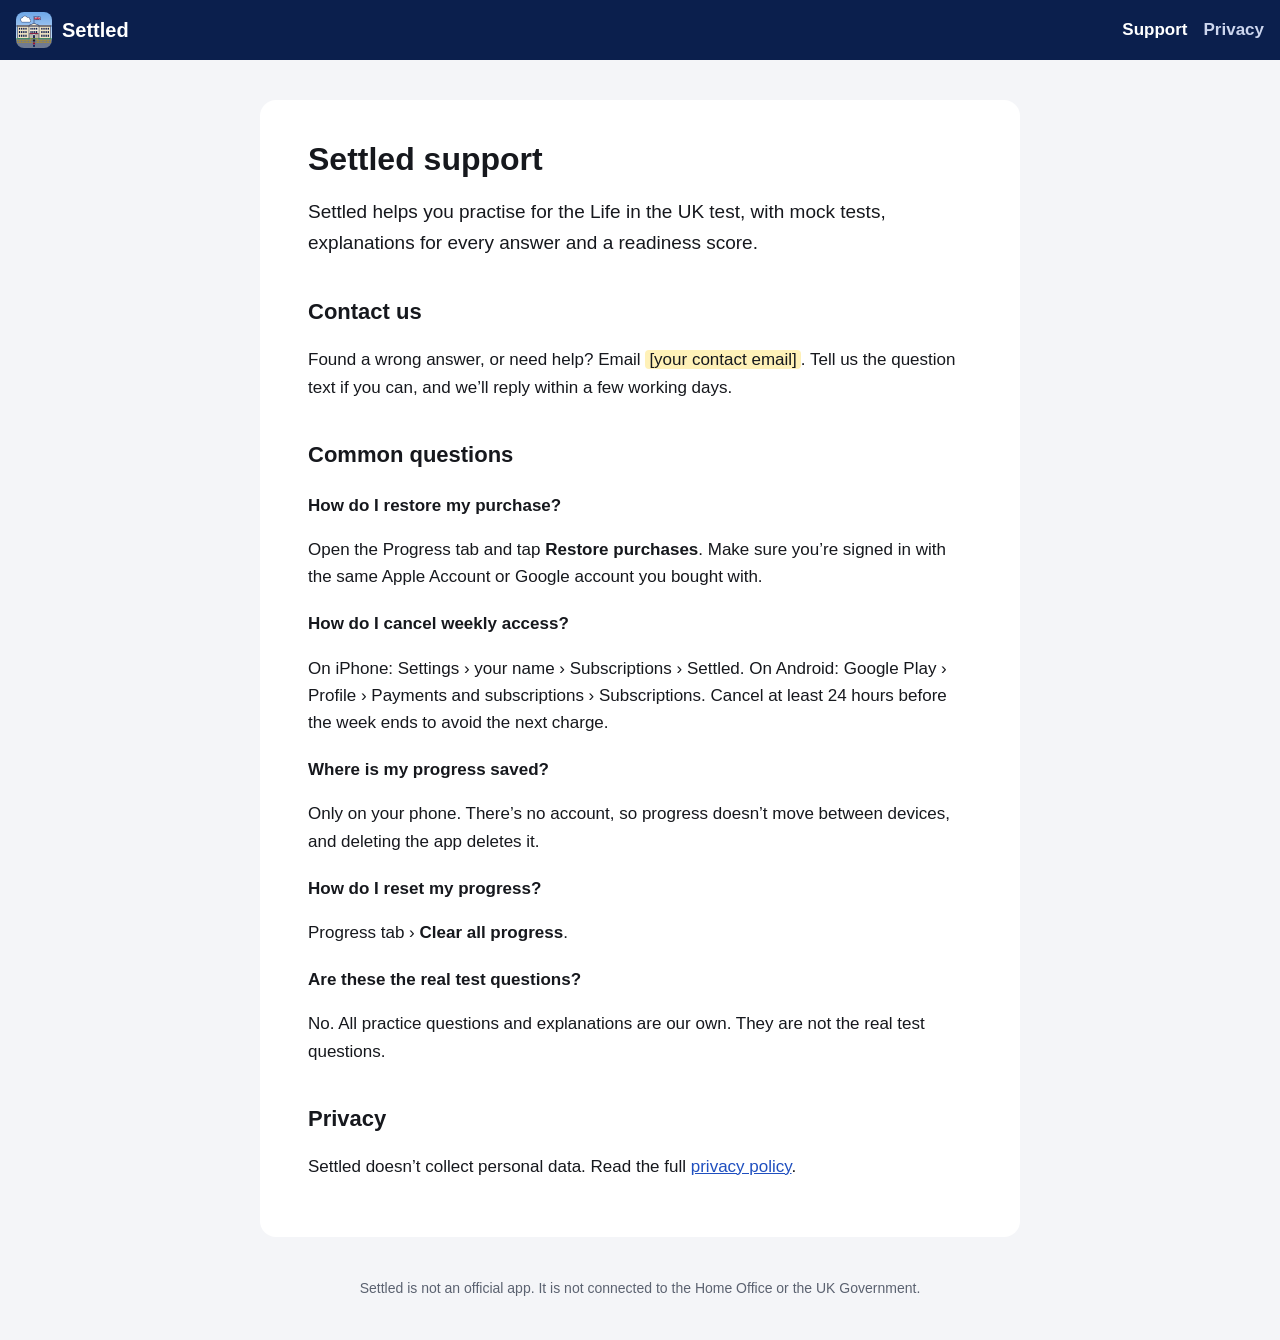
==== index.html @ f4df1d70 "Add files via upload" ====
<!DOCTYPE html>
<html lang="en-GB">
<head>
<meta charset="utf-8">
<meta name="viewport" content="width=device-width, initial-scale=1">
<title>Settled – Support</title>
<meta name="description" content="Help and support for Settled, the Life in the UK test practice app.">
<link rel="stylesheet" href="style.css">
</head>
<body>
<header class="bar"><a href="index.html" class="brand"><img src="icon.png" alt="" width="36" height="36">Settled</a><nav><a href="index.html" aria-current="page">Support</a><a href="privacy.html">Privacy</a></nav></header>
<main>
<h1>Settled support</h1>
<p class="lead">Settled helps you practise for the Life in the UK test, with mock tests, explanations for every answer and a readiness score.</p>

<h2>Contact us</h2>
<p>Found a wrong answer, or need help? Email <span class="fill">[your contact email]</span>. Tell us the question text if you can, and we’ll reply within a few working days.</p>

<h2>Common questions</h2>
<h3>How do I restore my purchase?</h3>
<p>Open the Progress tab and tap <strong>Restore purchases</strong>. Make sure you’re signed in with the same Apple Account or Google account you bought with.</p>
<h3>How do I cancel weekly access?</h3>
<p>On iPhone: Settings › your name › Subscriptions › Settled. On Android: Google Play › Profile › Payments and subscriptions › Subscriptions. Cancel at least 24 hours before the week ends to avoid the next charge.</p>
<h3>Where is my progress saved?</h3>
<p>Only on your phone. There’s no account, so progress doesn’t move between devices, and deleting the app deletes it.</p>
<h3>How do I reset my progress?</h3>
<p>Progress tab › <strong>Clear all progress</strong>.</p>
<h3>Are these the real test questions?</h3>
<p>No. All practice questions and explanations are our own. They are not the real test questions.</p>

<h2>Privacy</h2>
<p>Settled doesn’t collect personal data. Read the full <a href="privacy.html">privacy policy</a>.</p>
</main>
<footer>Settled is not an official app. It is not connected to the Home Office or the UK Government.</footer>
</body>
</html>
---- style.css ----
:root {
  --bg: #f4f5f8;
  --surface: #ffffff;
  --text: #16181d;
  --muted: #5b6270;
  --brand: #0b1f4d;
  --link: #1f4fbf;
  --line: #dfe3ea;
  --fill: #fff1b8;
}
@media (prefers-color-scheme: dark) {
  :root {
    --bg: #0e1116;
    --surface: #171b22;
    --text: #e8eaee;
    --muted: #a0a7b4;
    --brand: #0b1f4d;
    --link: #8fb0ff;
    --line: #2a303b;
    --fill: #5a4a00;
  }
}
* { box-sizing: border-box; }
body {
  margin: 0;
  background: var(--bg);
  color: var(--text);
  font: 17px/1.6 -apple-system, BlinkMacSystemFont, "Segoe UI", Roboto, Helvetica, Arial, sans-serif;
}
.bar {
  background: var(--brand);
  color: #fff;
  display: flex;
  align-items: center;
  justify-content: space-between;
  gap: 12px;
  padding: 12px 16px;
}
.brand { display: flex; align-items: center; gap: 10px; color: #fff; text-decoration: none; font-weight: 700; font-size: 20px; }
.brand img { border-radius: 8px; }
nav { display: flex; gap: 16px; }
nav a { color: #cdd6ee; text-decoration: none; font-weight: 600; }
nav a[aria-current="page"] { color: #fff; }
main {
  max-width: 760px;
  margin: 24px auto;
  padding: 24px 16px 32px;
  background: var(--surface);
  border-radius: 16px;
}
@media (min-width: 800px) { main { padding: 40px 48px; margin: 40px auto; } }
h1 { font-size: 32px; line-height: 1.2; margin: 0 0 4px; }
h2 { font-size: 22px; margin: 36px 0 8px; }
h3 { font-size: 17px; margin: 20px 0 4px; }
.meta { color: var(--muted); margin: 0 0 20px; }
.lead { font-size: 19px; }
a { color: var(--link); }
ul { padding-left: 22px; }
li { margin: 4px 0; }
.table-wrap { overflow-x: auto; }
table { width: 100%; border-collapse: collapse; font-size: 15px; }
th, td { text-align: left; vertical-align: top; padding: 10px 8px; border-bottom: 1px solid var(--line); }
th { color: var(--muted); font-weight: 600; }
.fill { background: var(--fill); padding: 0 4px; border-radius: 4px; }
footer { max-width: 760px; margin: 0 auto 40px; padding: 0 16px; color: var(--muted); font-size: 14px; text-align: center; }
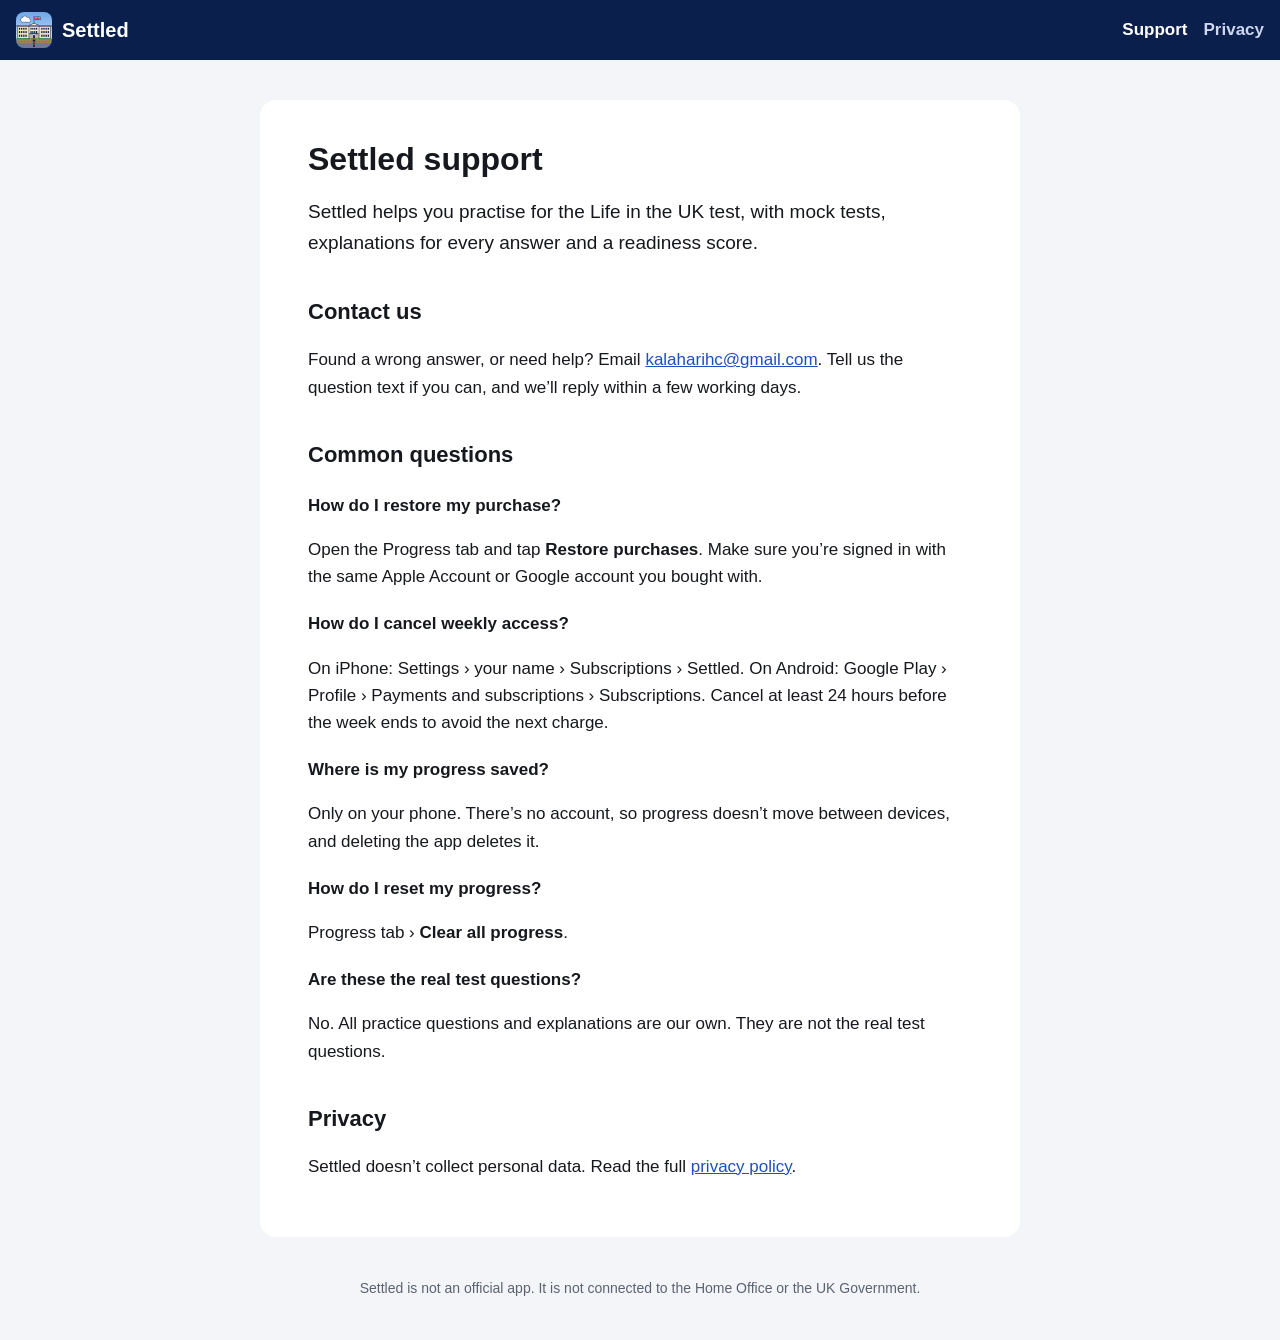
==== commit 06ecd95c: "Add files via upload" ====
--- a/index.html
+++ b/index.html
@@ -14,7 +14,7 @@
 <p class="lead">Settled helps you practise for the Life in the UK test, with mock tests, explanations for every answer and a readiness score.</p>
 
 <h2>Contact us</h2>
-<p>Found a wrong answer, or need help? Email <span class="fill">[your contact email]</span>. Tell us the question text if you can, and we’ll reply within a few working days.</p>
+<p>Found a wrong answer, or need help? Email <a href="mailto:kalaharihc@gmail.com">kalaharihc@gmail.com</a>. Tell us the question text if you can, and we’ll reply within a few working days.</p>
 
 <h2>Common questions</h2>
 <h3>How do I restore my purchase?</h3>
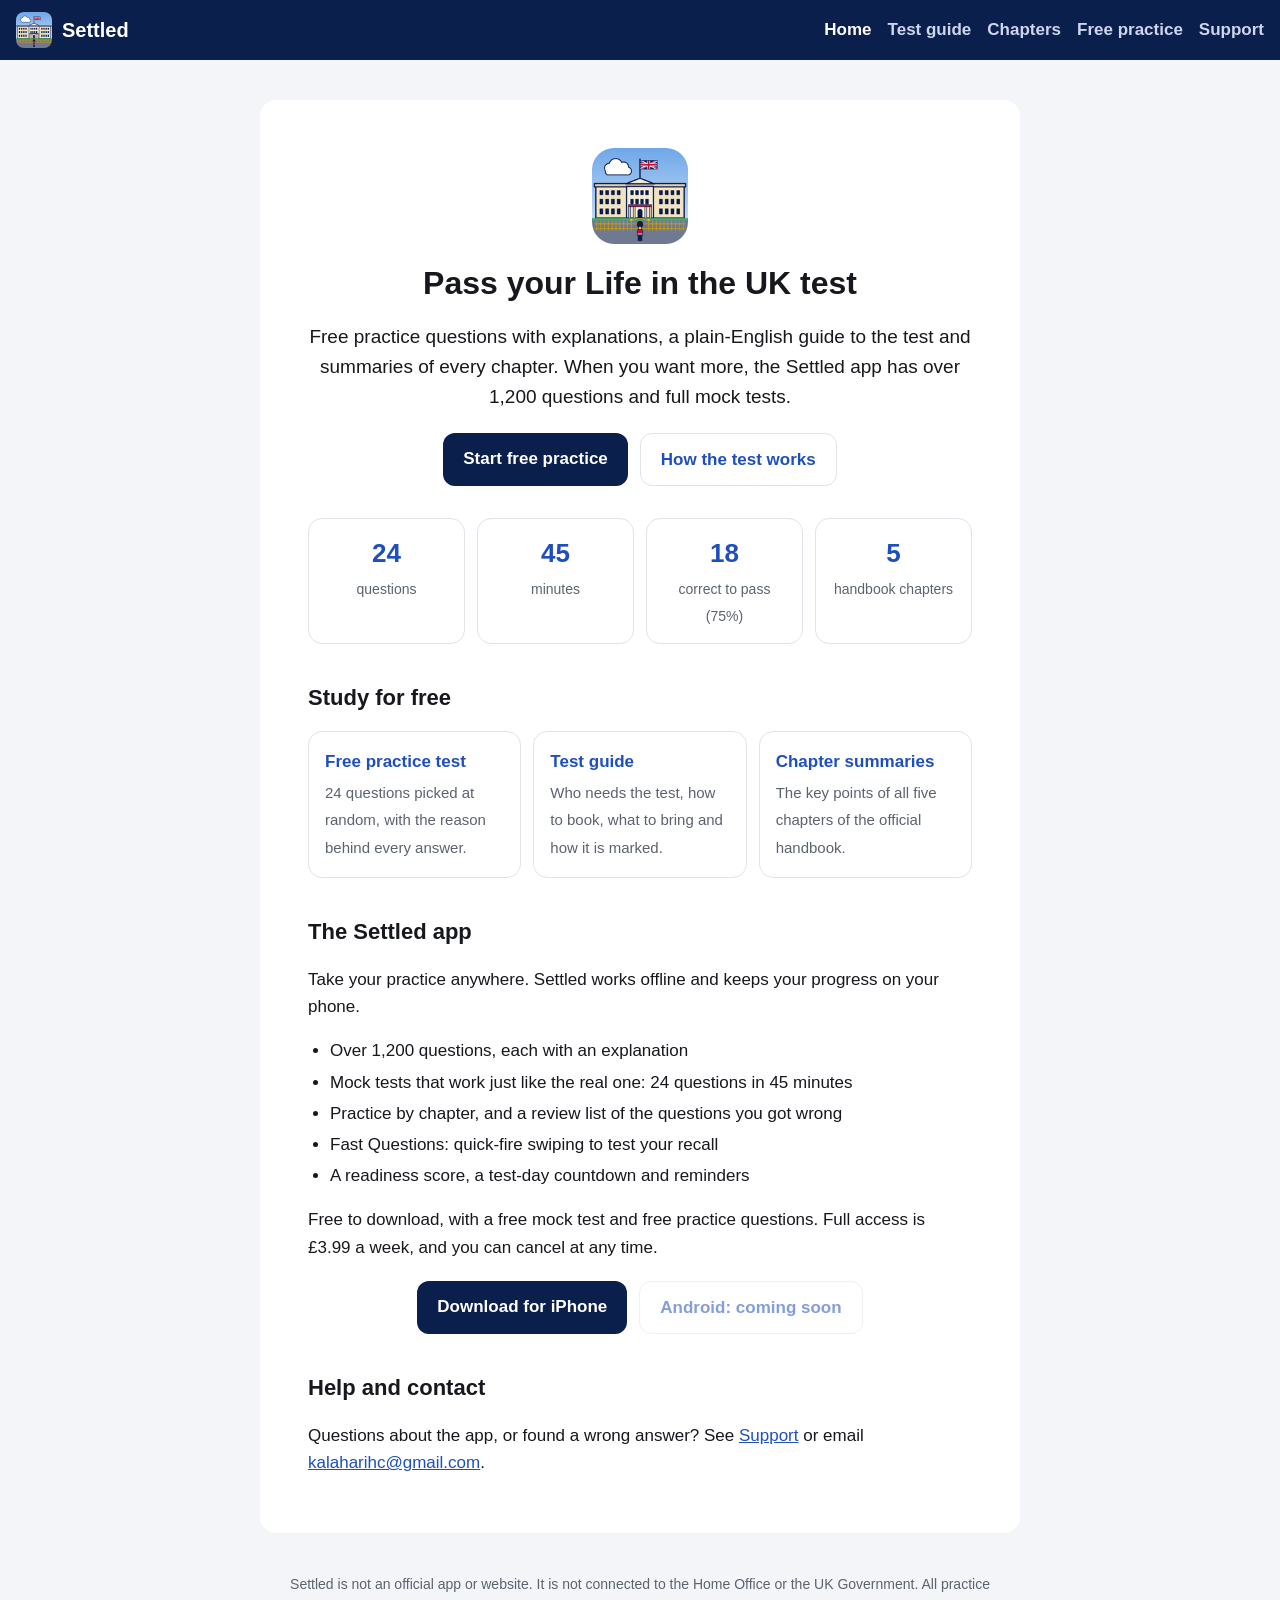
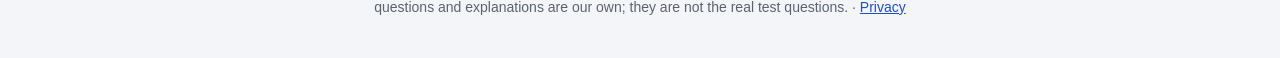
==== commit 1d5203f8: "Add study pages, free practice test and ads section in privacy policy" ====
--- a/index.html
+++ b/index.html
@@ -3,34 +3,63 @@
 <head>
 <meta charset="utf-8">
 <meta name="viewport" content="width=device-width, initial-scale=1">
-<title>Settled – Support</title>
-<meta name="description" content="Help and support for Settled, the Life in the UK test practice app.">
+<title>Settled – Life in the UK Test Practice</title>
+<meta name="description" content="Free Life in the UK test practice: a guide to the test, chapter summaries and practice questions with explanations. Plus the Settled app for iPhone and Android.">
 <link rel="stylesheet" href="style.css">
+<link rel="icon" href="icon.png">
+<!-- ADSENSE: paste the AdSense <script> tag here once your account is approved -->
 </head>
 <body>
-<header class="bar"><a href="index.html" class="brand"><img src="icon.png" alt="" width="36" height="36">Settled</a><nav><a href="index.html" aria-current="page">Support</a><a href="privacy.html">Privacy</a></nav></header>
+<header class="bar"><a href="index.html" class="brand"><img src="icon.png" alt="" width="36" height="36">Settled</a><nav><a href="index.html" aria-current="page">Home</a><a href="guide.html">Test guide</a><a href="chapters.html">Chapters</a><a href="practice.html">Free practice</a><a href="support.html">Support</a></nav></header>
 <main>
-<h1>Settled support</h1>
-<p class="lead">Settled helps you practise for the Life in the UK test, with mock tests, explanations for every answer and a readiness score.</p>
+<section class="hero">
+<img src="icon.png" alt="Settled app icon" width="96" height="96">
+<h1>Pass your Life in the UK test</h1>
+<p class="lead">Free practice questions with explanations, a plain-English guide to the test and summaries of every chapter. When you want more, the Settled app has over 1,200 questions and full mock tests.</p>
+<div class="buttons">
+<a class="btn" href="practice.html">Start free practice</a>
+<a class="btn secondary" href="guide.html">How the test works</a>
+</div>
+</section>
 
-<h2>Contact us</h2>
-<p>Found a wrong answer, or need help? Email <a href="mailto:kalaharihc@gmail.com">kalaharihc@gmail.com</a>. Tell us the question text if you can, and we’ll reply within a few working days.</p>
+<div class="facts">
+<div class="fact"><b>24</b><span>questions</span></div>
+<div class="fact"><b>45</b><span>minutes</span></div>
+<div class="fact"><b>18</b><span>correct to pass (75%)</span></div>
+<div class="fact"><b>5</b><span>handbook chapters</span></div>
+</div>
 
-<h2>Common questions</h2>
-<h3>How do I restore my purchase?</h3>
-<p>Open the Progress tab and tap <strong>Restore purchases</strong>. Make sure you’re signed in with the same Apple Account or Google account you bought with.</p>
-<h3>How do I cancel weekly access?</h3>
-<p>On iPhone: Settings › your name › Subscriptions › Settled. On Android: Google Play › Profile › Payments and subscriptions › Subscriptions. Cancel at least 24 hours before the week ends to avoid the next charge.</p>
-<h3>Where is my progress saved?</h3>
-<p>Only on your phone. There’s no account, so progress doesn’t move between devices, and deleting the app deletes it.</p>
-<h3>How do I reset my progress?</h3>
-<p>Progress tab › <strong>Clear all progress</strong>.</p>
-<h3>Are these the real test questions?</h3>
-<p>No. All practice questions and explanations are our own. They are not the real test questions.</p>
+<!-- AD SLOT: home-top -->
+<div class="ad"></div>
 
-<h2>Privacy</h2>
-<p>Settled doesn’t collect personal data. Read the full <a href="privacy.html">privacy policy</a>.</p>
+<h2>Study for free</h2>
+<div class="cards">
+<a class="card" href="practice.html"><strong>Free practice test</strong><span>24 questions picked at random, with the reason behind every answer.</span></a>
+<a class="card" href="guide.html"><strong>Test guide</strong><span>Who needs the test, how to book, what to bring and how it is marked.</span></a>
+<a class="card" href="chapters.html"><strong>Chapter summaries</strong><span>The key points of all five chapters of the official handbook.</span></a>
+</div>
+
+<h2>The Settled app</h2>
+<p>Take your practice anywhere. Settled works offline and keeps your progress on your phone.</p>
+<ul>
+<li>Over 1,200 questions, each with an explanation</li>
+<li>Mock tests that work just like the real one: 24 questions in 45 minutes</li>
+<li>Practice by chapter, and a review list of the questions you got wrong</li>
+<li>Fast Questions: quick-fire swiping to test your recall</li>
+<li>A readiness score, a test-day countdown and reminders</li>
+</ul>
+<p>Free to download, with a free mock test and free practice questions. Full access is £3.99 a week, and you can cancel at any time.</p>
+<div class="buttons">
+<a class="btn" href="https://apps.apple.com/app/id6816690022">Download for iPhone</a>
+<a class="btn secondary" aria-disabled="true">Android: coming soon</a>
+</div>
+
+<!-- AD SLOT: home-bottom -->
+<div class="ad"></div>
+
+<h2>Help and contact</h2>
+<p>Questions about the app, or found a wrong answer? See <a href="support.html">Support</a> or email <a href="mailto:kalaharihc@gmail.com">kalaharihc@gmail.com</a>.</p>
 </main>
-<footer>Settled is not an official app. It is not connected to the Home Office or the UK Government.</footer>
+<footer>Settled is not an official app or website. It is not connected to the Home Office or the UK Government. All practice questions and explanations are our own; they are not the real test questions. · <a href="privacy.html">Privacy</a></footer>
 </body>
 </html>
--- a/style.css
+++ b/style.css
@@ -63,3 +63,42 @@
 th { color: var(--muted); font-weight: 600; }
 .fill { background: var(--fill); padding: 0 4px; border-radius: 4px; }
 footer { max-width: 760px; margin: 0 auto 40px; padding: 0 16px; color: var(--muted); font-size: 14px; text-align: center; }
+
+/* Navigation wraps on phones */
+.bar { flex-wrap: wrap; }
+nav { flex-wrap: wrap; gap: 4px 16px; }
+
+/* Home page */
+.hero { text-align: center; padding: 8px 0 8px; }
+.hero img { border-radius: 22px; }
+.hero h1 { margin-top: 12px; }
+.buttons { display: flex; flex-wrap: wrap; gap: 12px; justify-content: center; margin: 20px 0 8px; }
+.btn { display: inline-block; padding: 12px 20px; border-radius: 12px; background: var(--brand); color: #fff; text-decoration: none; font-weight: 700; border: 0; font: inherit; font-weight: 700; cursor: pointer; }
+.btn.secondary { background: transparent; color: var(--link); border: 1.5px solid var(--line); }
+.btn[aria-disabled="true"] { opacity: .55; pointer-events: none; }
+.note { color: var(--muted); font-size: 14px; text-align: center; margin: 4px 0 0; }
+.cards { display: grid; grid-template-columns: repeat(auto-fit, minmax(200px, 1fr)); gap: 12px; margin: 16px 0; }
+.card { display: block; border: 1px solid var(--line); border-radius: 14px; padding: 16px; color: var(--text); text-decoration: none; }
+.card strong { display: block; color: var(--link); margin-bottom: 4px; }
+.card span { color: var(--muted); font-size: 15px; }
+.facts { display: grid; grid-template-columns: repeat(auto-fit, minmax(140px, 1fr)); gap: 12px; margin: 16px 0; }
+.fact { border: 1px solid var(--line); border-radius: 14px; padding: 14px; text-align: center; }
+.fact b { display: block; font-size: 26px; color: var(--link); }
+.fact span { color: var(--muted); font-size: 14px; }
+.callout { border-left: 4px solid var(--link); background: var(--bg); padding: 12px 16px; border-radius: 0 12px 12px 0; margin: 20px 0; }
+
+/* Ad slots: empty until AdSense is approved */
+.ad { margin: 28px 0; min-height: 0; }
+
+/* Practice quiz */
+.quiz-progress { color: var(--muted); font-size: 15px; margin: 0 0 8px; }
+.quiz-q { font-size: 20px; font-weight: 600; margin: 8px 0 16px; }
+.opts { display: grid; gap: 10px; }
+.opt { text-align: left; padding: 14px 16px; border-radius: 12px; border: 1.5px solid var(--line); background: var(--surface); color: var(--text); font: inherit; cursor: pointer; }
+.opt[aria-pressed="true"] { border-color: var(--link); }
+.opt.right { border-color: #1e8e3e; background: rgba(30,142,62,.12); }
+.opt.wrong { border-color: #c5221f; background: rgba(197,34,31,.12); }
+.opt:disabled { cursor: default; }
+.explain { margin: 16px 0 0; padding: 14px 16px; border-radius: 12px; background: var(--bg); }
+.quiz-actions { display: flex; gap: 12px; flex-wrap: wrap; margin-top: 18px; }
+.score { font-size: 40px; font-weight: 800; margin: 8px 0; }
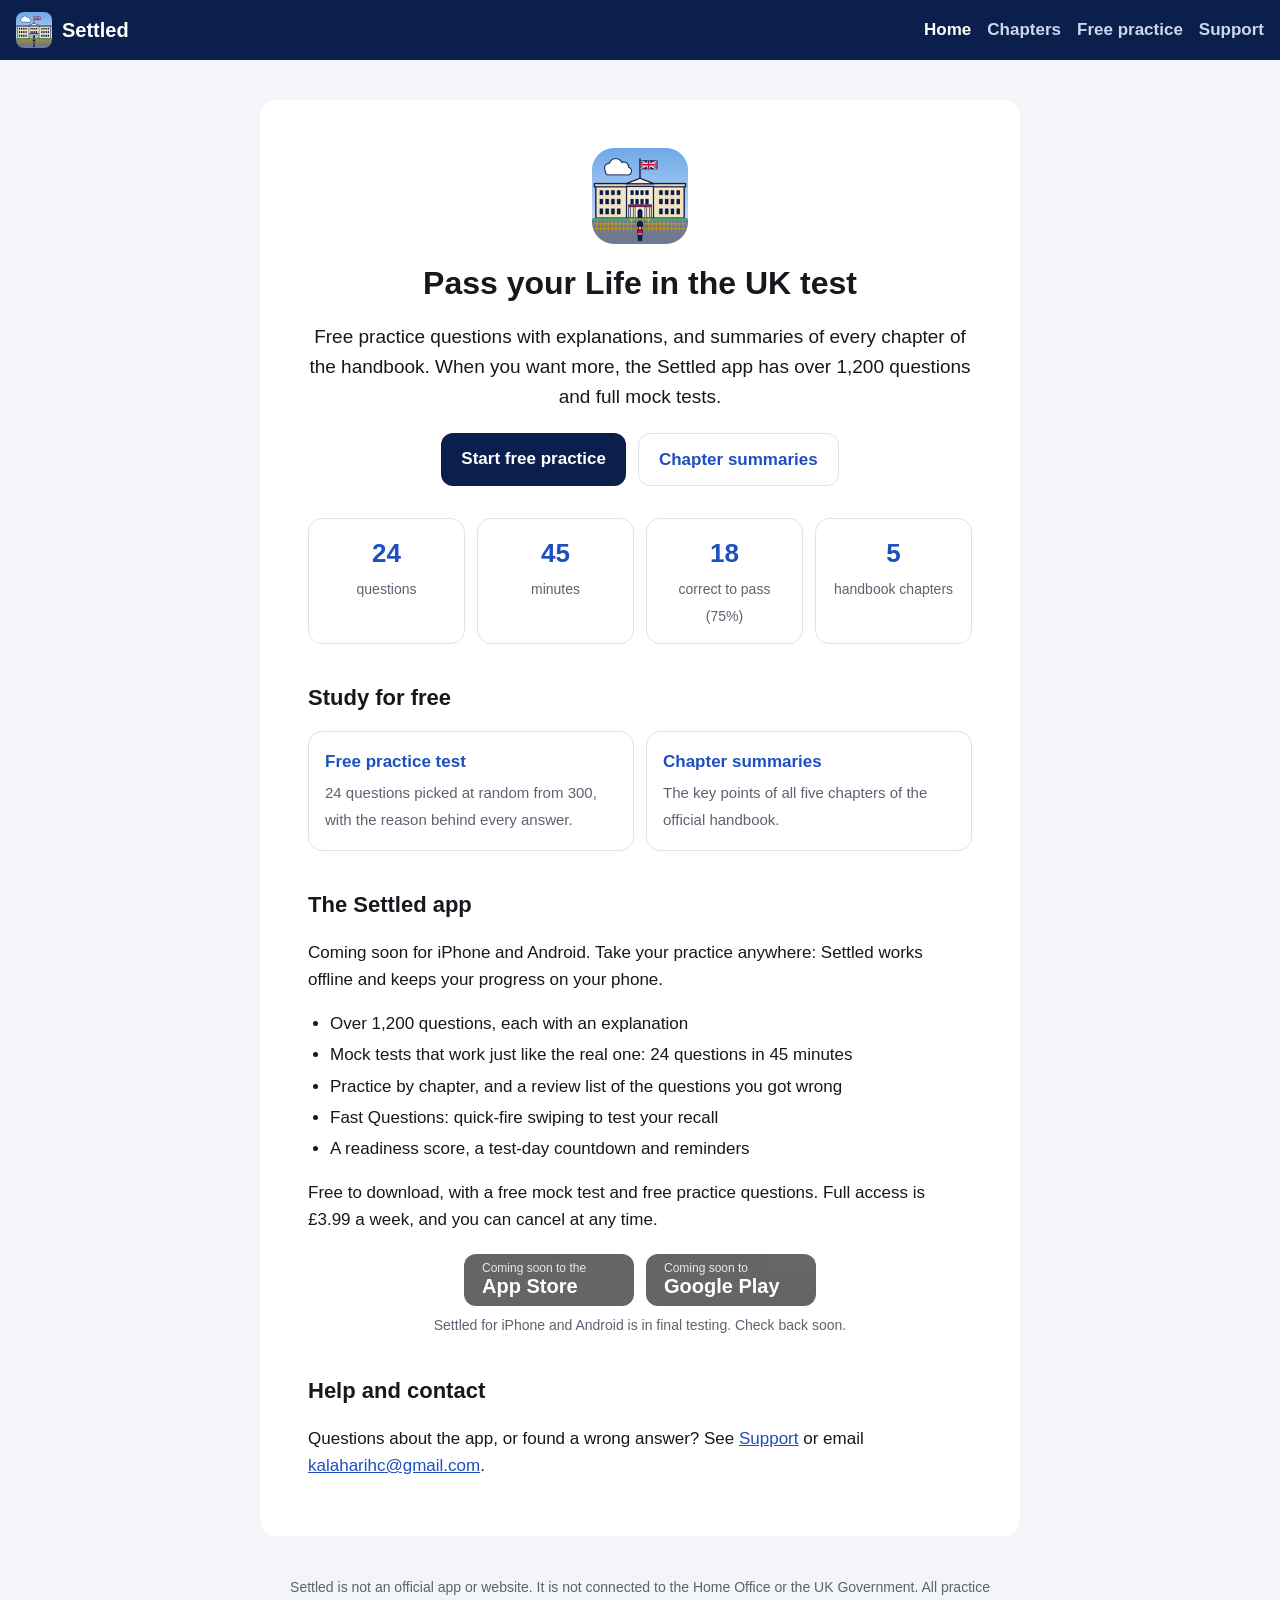
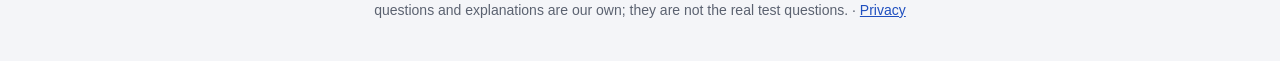
==== commit 335e04d2: "300 free questions, remove test guide, apps coming soon" ====
--- a/index.html
+++ b/index.html
@@ -4,21 +4,21 @@
 <meta charset="utf-8">
 <meta name="viewport" content="width=device-width, initial-scale=1">
 <title>Settled – Life in the UK Test Practice</title>
-<meta name="description" content="Free Life in the UK test practice: a guide to the test, chapter summaries and practice questions with explanations. Plus the Settled app for iPhone and Android.">
+<meta name="description" content="Free Life in the UK test practice: 300 practice questions with explanations and chapter summaries. Plus the Settled app for iPhone and Android.">
 <link rel="stylesheet" href="style.css">
 <link rel="icon" href="icon.png">
 <!-- ADSENSE: paste the AdSense <script> tag here once your account is approved -->
 </head>
 <body>
-<header class="bar"><a href="index.html" class="brand"><img src="icon.png" alt="" width="36" height="36">Settled</a><nav><a href="index.html" aria-current="page">Home</a><a href="guide.html">Test guide</a><a href="chapters.html">Chapters</a><a href="practice.html">Free practice</a><a href="support.html">Support</a></nav></header>
+<header class="bar"><a href="index.html" class="brand"><img src="icon.png" alt="" width="36" height="36">Settled</a><nav><a href="index.html" aria-current="page">Home</a><a href="chapters.html">Chapters</a><a href="practice.html">Free practice</a><a href="support.html">Support</a></nav></header>
 <main>
 <section class="hero">
 <img src="icon.png" alt="Settled app icon" width="96" height="96">
 <h1>Pass your Life in the UK test</h1>
-<p class="lead">Free practice questions with explanations, a plain-English guide to the test and summaries of every chapter. When you want more, the Settled app has over 1,200 questions and full mock tests.</p>
+<p class="lead">Free practice questions with explanations, and summaries of every chapter of the handbook. When you want more, the Settled app has over 1,200 questions and full mock tests.</p>
 <div class="buttons">
 <a class="btn" href="practice.html">Start free practice</a>
-<a class="btn secondary" href="guide.html">How the test works</a>
+<a class="btn secondary" href="chapters.html">Chapter summaries</a>
 </div>
 </section>
 
@@ -34,13 +34,12 @@
 
 <h2>Study for free</h2>
 <div class="cards">
-<a class="card" href="practice.html"><strong>Free practice test</strong><span>24 questions picked at random, with the reason behind every answer.</span></a>
-<a class="card" href="guide.html"><strong>Test guide</strong><span>Who needs the test, how to book, what to bring and how it is marked.</span></a>
+<a class="card" href="practice.html"><strong>Free practice test</strong><span>24 questions picked at random from 300, with the reason behind every answer.</span></a>
 <a class="card" href="chapters.html"><strong>Chapter summaries</strong><span>The key points of all five chapters of the official handbook.</span></a>
 </div>
 
 <h2>The Settled app</h2>
-<p>Take your practice anywhere. Settled works offline and keeps your progress on your phone.</p>
+<p>Coming soon for iPhone and Android. Take your practice anywhere: Settled works offline and keeps your progress on your phone.</p>
 <ul>
 <li>Over 1,200 questions, each with an explanation</li>
 <li>Mock tests that work just like the real one: 24 questions in 45 minutes</li>
@@ -49,10 +48,14 @@
 <li>A readiness score, a test-day countdown and reminders</li>
 </ul>
 <p>Free to download, with a free mock test and free practice questions. Full access is £3.99 a week, and you can cancel at any time.</p>
-<div class="buttons">
-<a class="btn" href="https://apps.apple.com/app/id6816690022">Download for iPhone</a>
-<a class="btn secondary" aria-disabled="true">Android: coming soon</a>
+<!-- APP LINKS: both apps are still in development. At launch, replace each <span> with
+     <a class="store" href="...">: iPhone https://apps.apple.com/app/id6816690022
+     and Android https://play.google.com/store/apps/details?id=com.settled.lifeinuk -->
+<div class="stores">
+<span class="store" aria-disabled="true"><small>Coming soon to the</small>App Store</span>
+<span class="store" aria-disabled="true"><small>Coming soon to</small>Google Play</span>
 </div>
+<p class="note">Settled for iPhone and Android is in final testing. Check back soon.</p>
 
 <!-- AD SLOT: home-bottom -->
 <div class="ad"></div>
--- a/style.css
+++ b/style.css
@@ -102,3 +102,10 @@
 .explain { margin: 16px 0 0; padding: 14px 16px; border-radius: 12px; background: var(--bg); }
 .quiz-actions { display: flex; gap: 12px; flex-wrap: wrap; margin-top: 18px; }
 .score { font-size: 40px; font-weight: 800; margin: 8px 0; }
+
+/* App store badges */
+.stores { display: flex; flex-wrap: wrap; gap: 12px; justify-content: center; margin: 20px 0 8px; }
+.store { display: inline-flex; flex-direction: column; justify-content: center; min-width: 170px; padding: 8px 18px; border-radius: 12px; background: #000; color: #fff; text-decoration: none; font-weight: 700; font-size: 20px; line-height: 1.15; }
+.store small { font-size: 12px; font-weight: 500; opacity: .85; }
+.store[aria-disabled="true"] { opacity: .6; cursor: default; }
+@media (prefers-color-scheme: dark) { .store { background: #fff; color: #000; } }
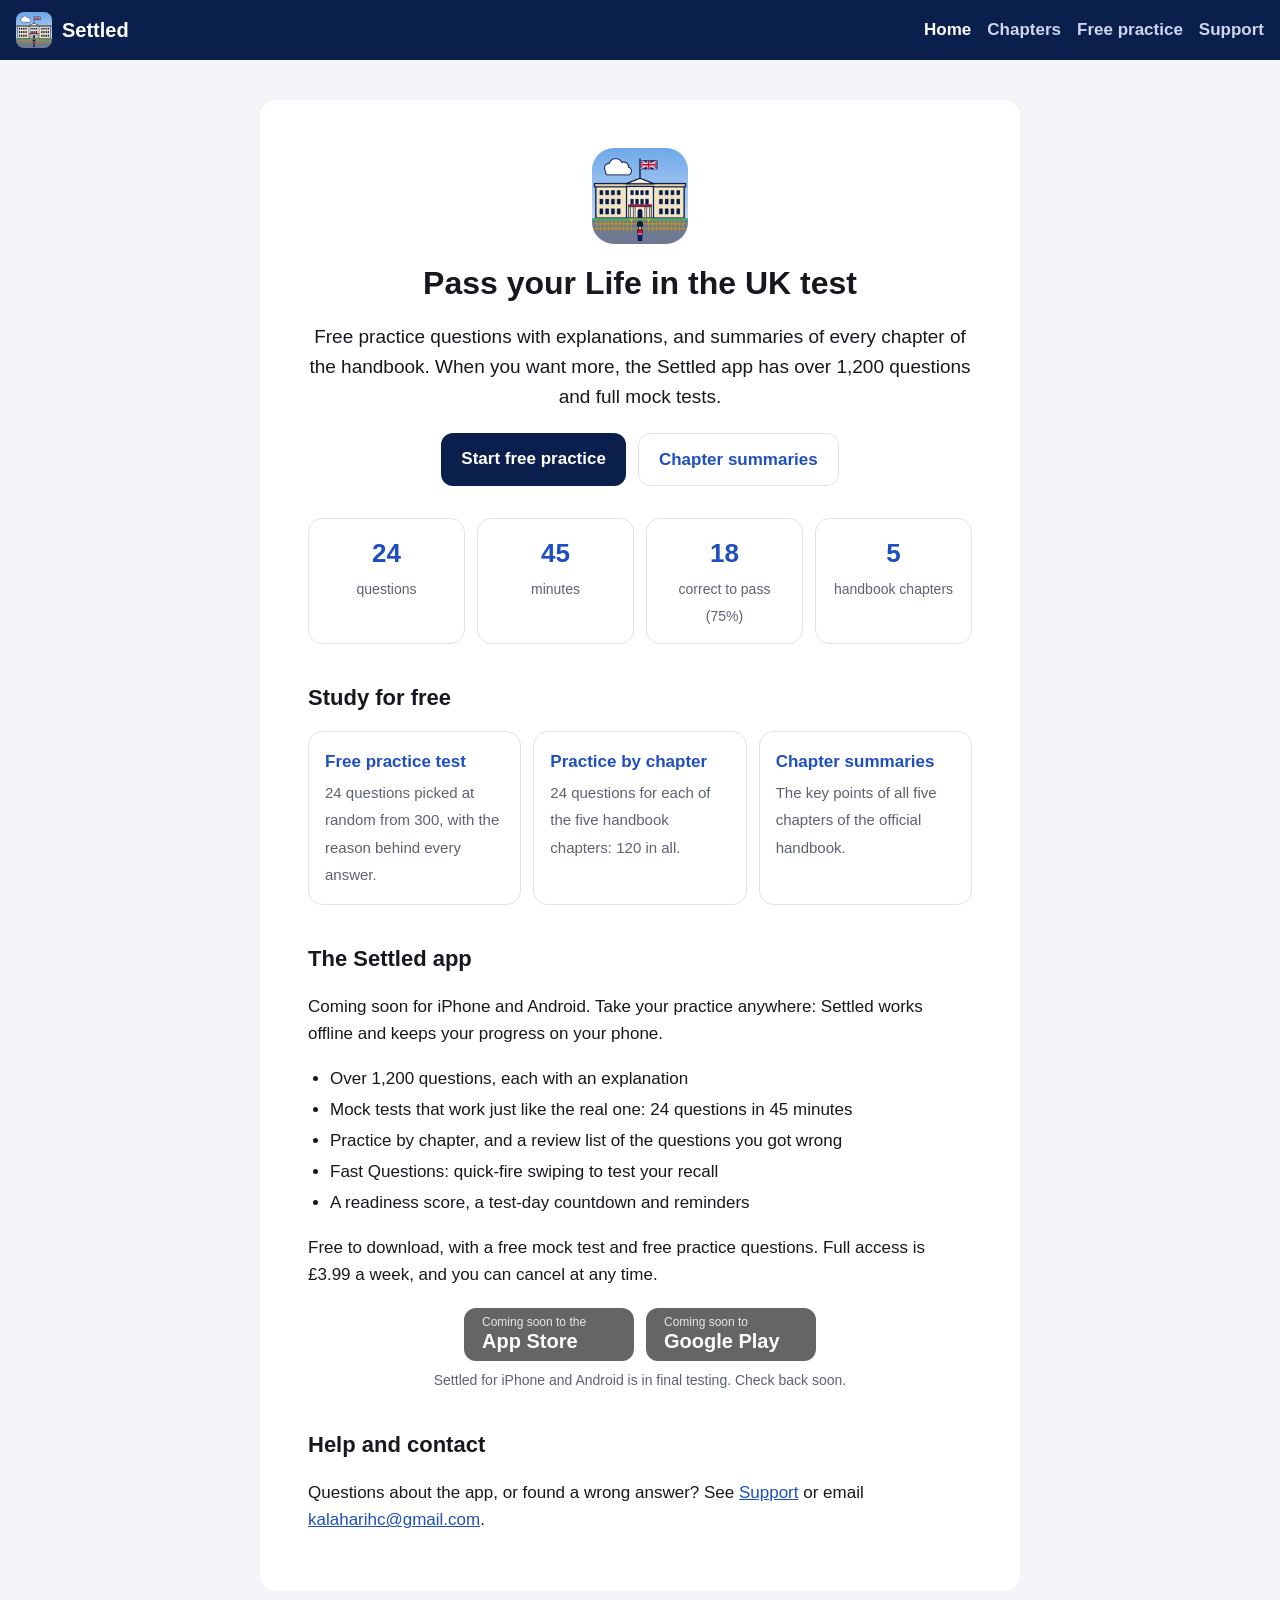
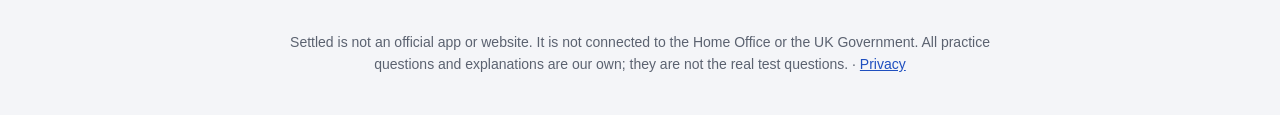
==== commit fbe92039: "Add practice by chapter" ====
--- a/index.html
+++ b/index.html
@@ -35,6 +35,7 @@
 <h2>Study for free</h2>
 <div class="cards">
 <a class="card" href="practice.html"><strong>Free practice test</strong><span>24 questions picked at random from 300, with the reason behind every answer.</span></a>
+<a class="card" href="practice.html#modes"><strong>Practice by chapter</strong><span>24 questions for each of the five handbook chapters: 120 in all.</span></a>
 <a class="card" href="chapters.html"><strong>Chapter summaries</strong><span>The key points of all five chapters of the official handbook.</span></a>
 </div>
 
--- a/style.css
+++ b/style.css
@@ -109,3 +109,8 @@
 .store small { font-size: 12px; font-weight: 500; opacity: .85; }
 .store[aria-disabled="true"] { opacity: .6; cursor: default; }
 @media (prefers-color-scheme: dark) { .store { background: #fff; color: #000; } }
+
+/* Practice mode picker */
+.chips { display: flex; flex-wrap: wrap; gap: 8px; margin: 0 0 20px; }
+.chip { padding: 6px 12px; border-radius: 999px; border: 1.5px solid var(--line); color: var(--text); text-decoration: none; font-size: 15px; font-weight: 600; }
+.chip[aria-current="page"] { background: var(--brand); border-color: var(--brand); color: #fff; }
